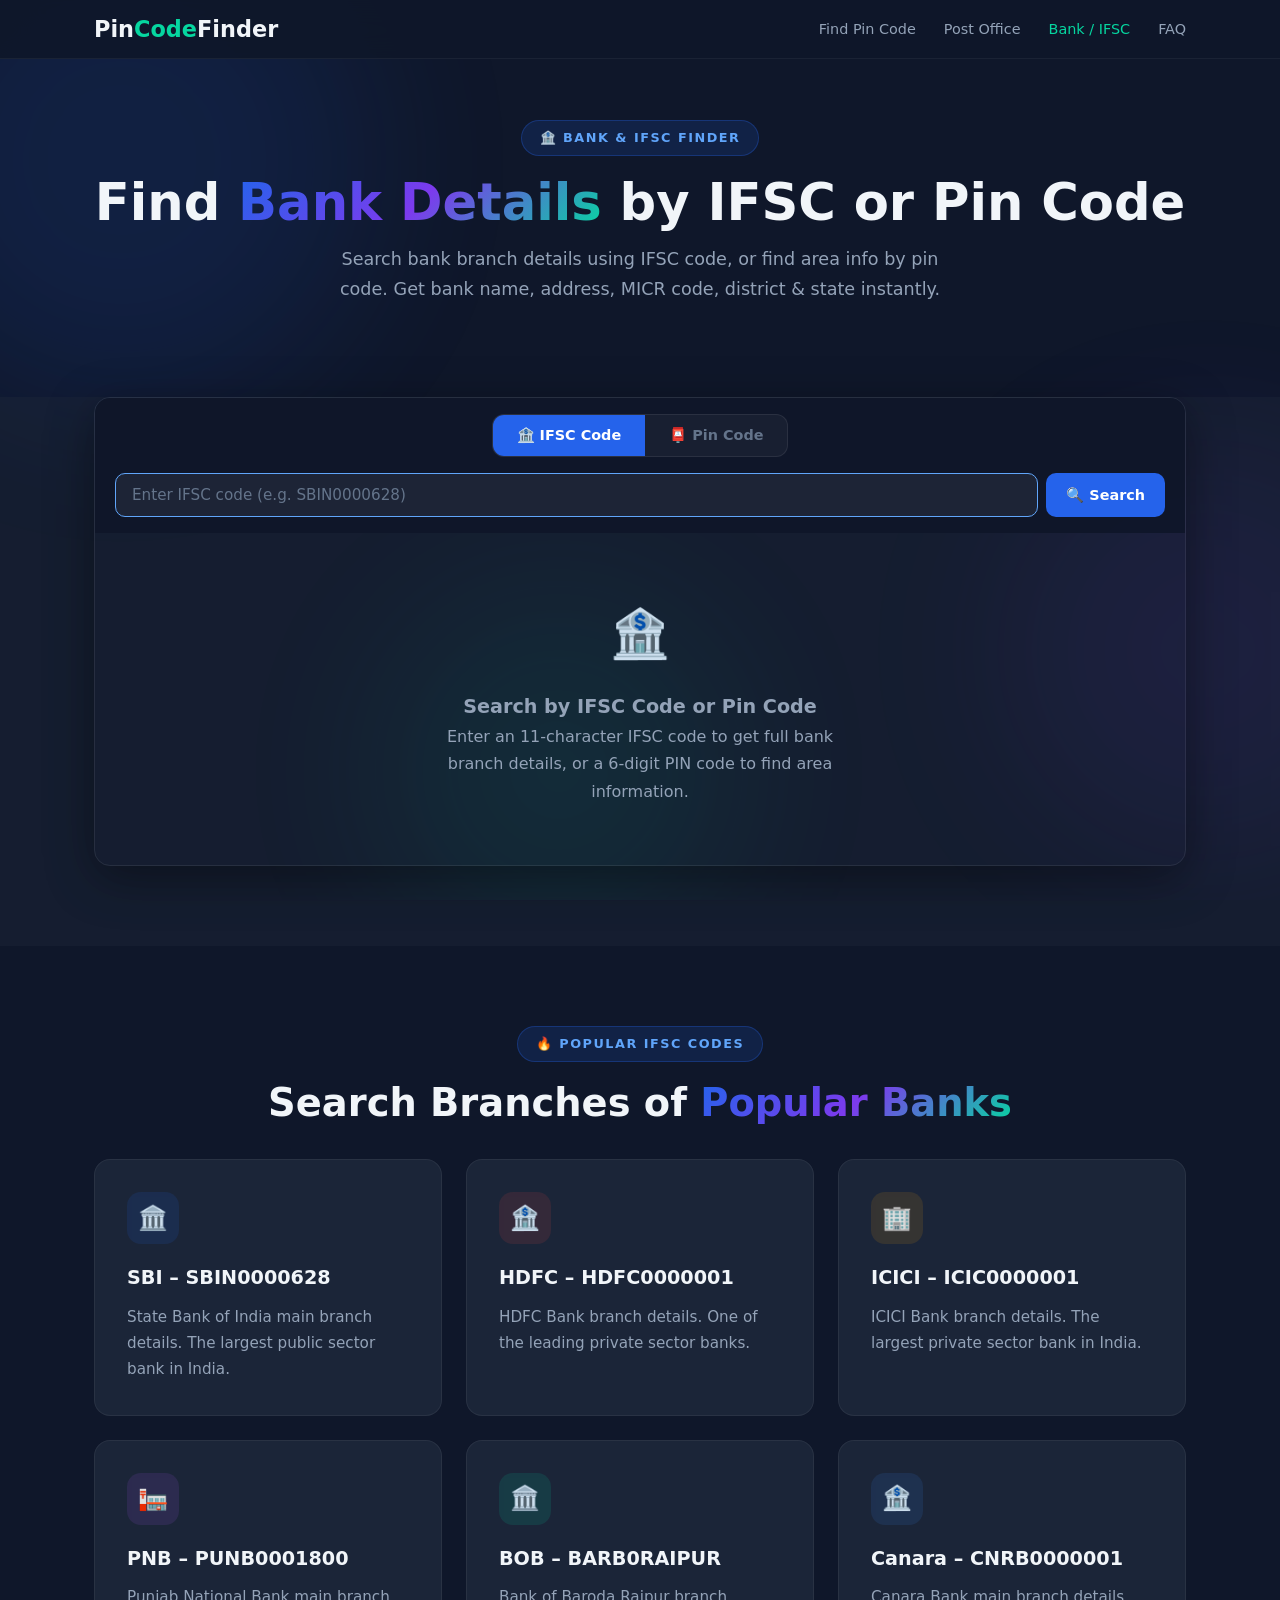
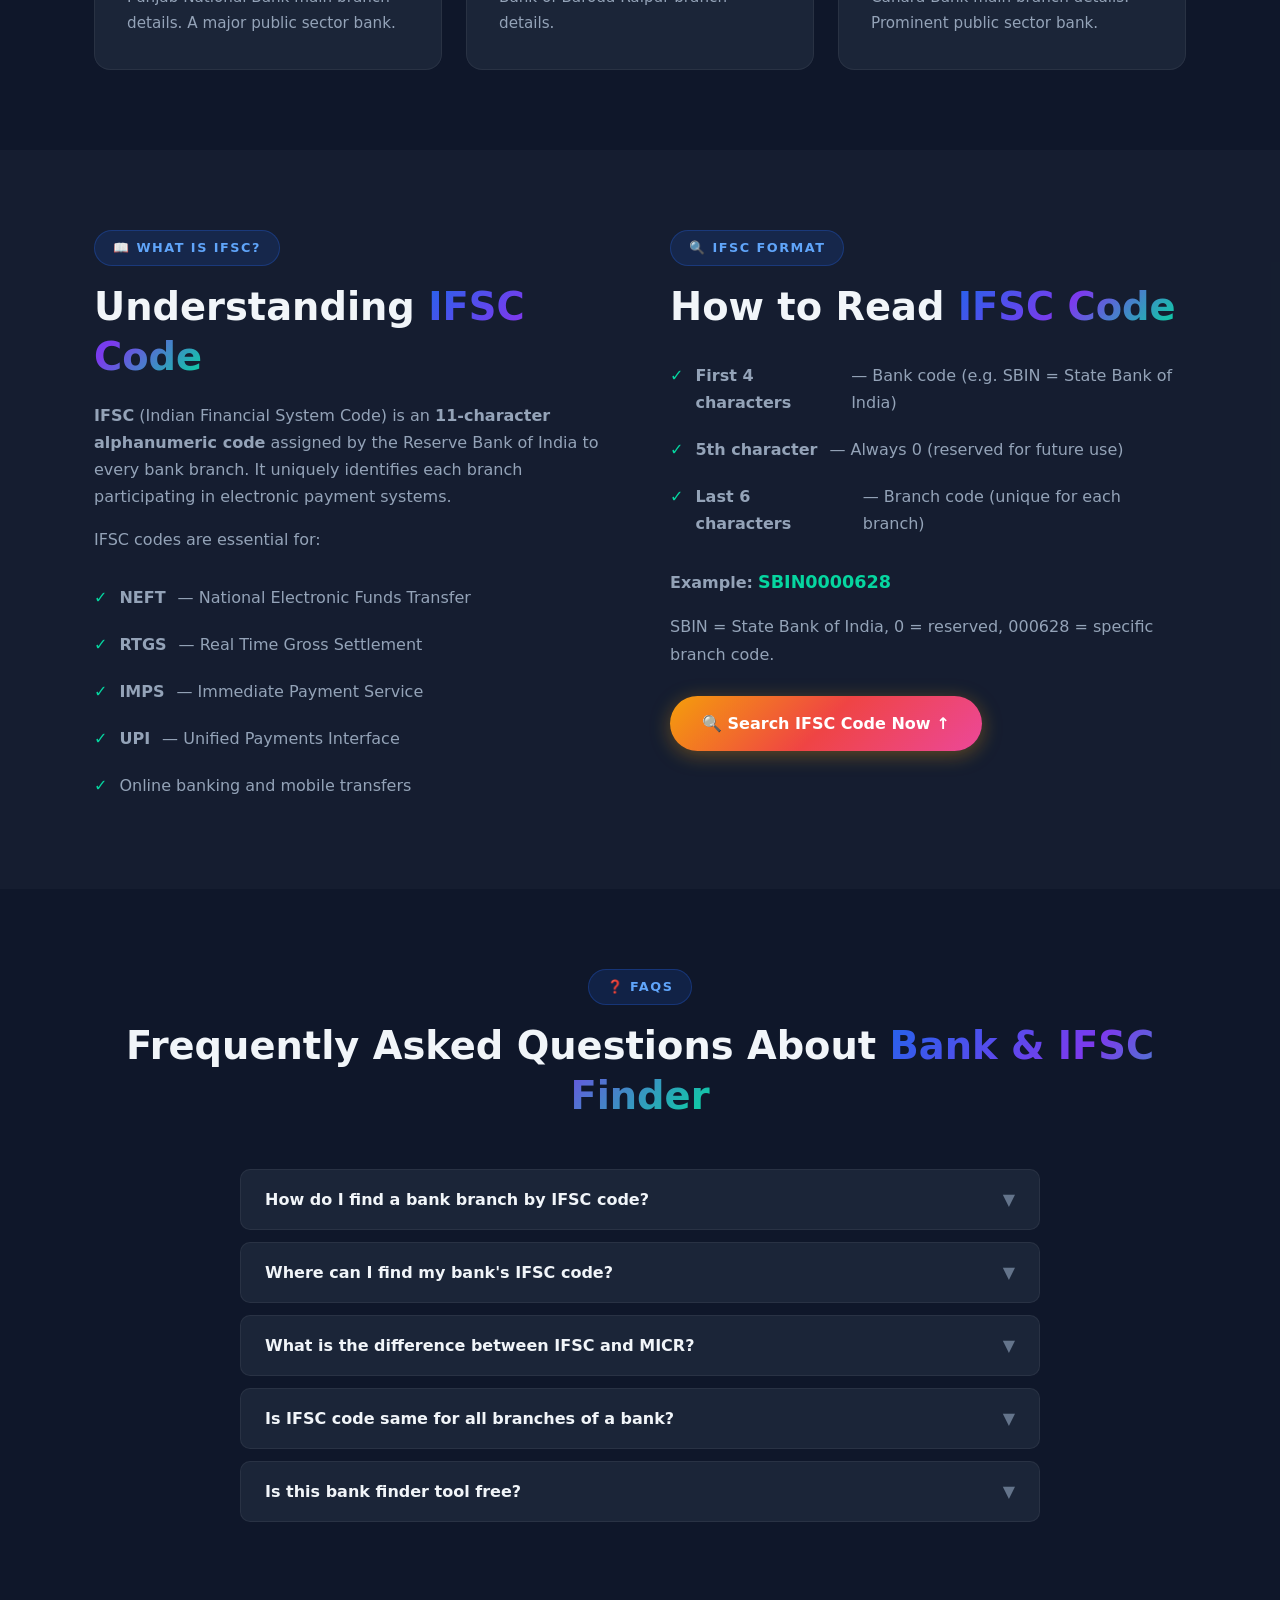
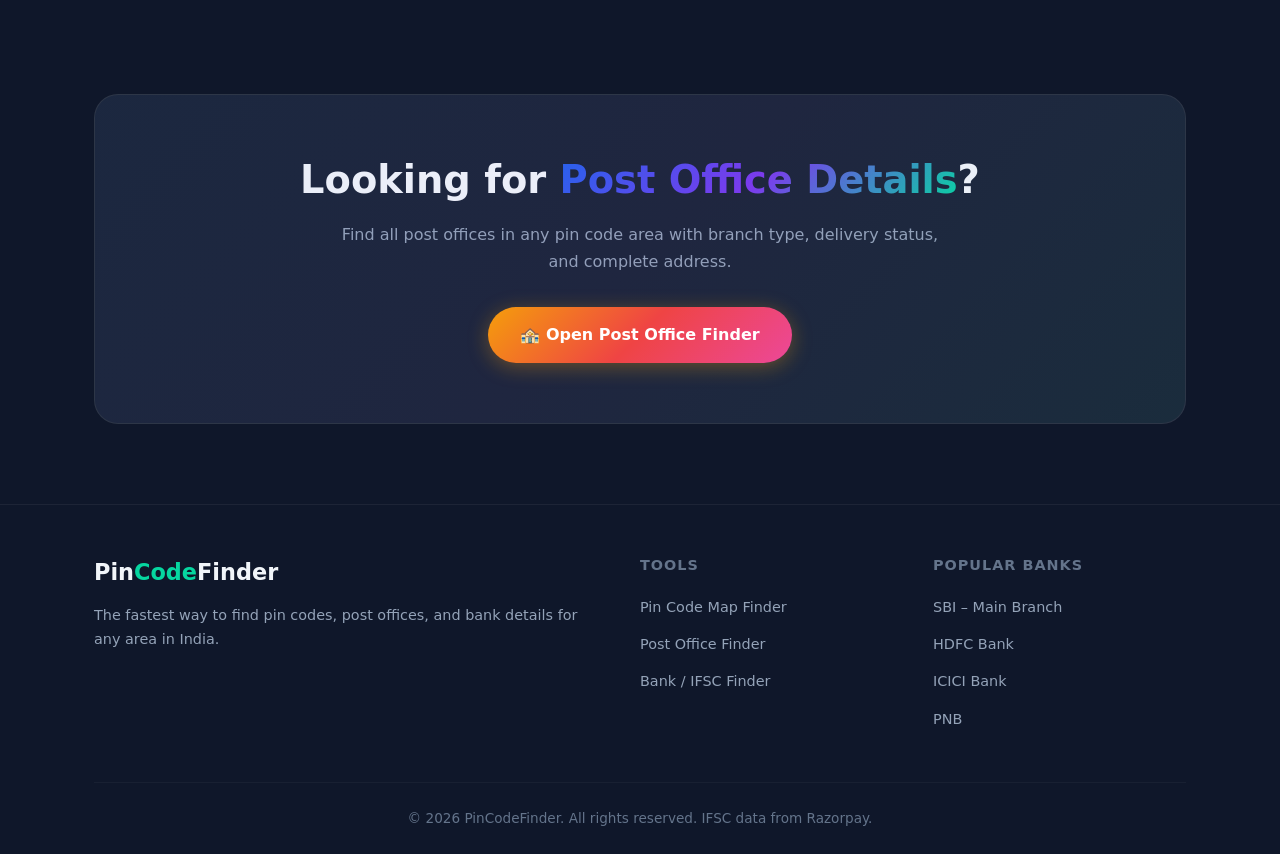
==== bank.html @ 7f0e05a9 "Add Post Office finder and Bank/IFSC finder pages with shared CSS" ====
<!DOCTYPE html>
<html lang="en">
<head>
    <meta charset="UTF-8">
    <meta name="viewport" content="width=device-width, initial-scale=1.0">
    <title>Find Bank by Pin Code & IFSC Code – Search Bank Branch Details</title>
    <meta name="description" content="Find bank branch details by Pin Code or IFSC Code. Search any bank's name, address, branch, MICR code, district, and state. Instant, free & accurate bank finder.">
    <meta name="keywords" content="find bank by pin code, IFSC code search, bank branch finder, bank address by pin code, IFSC lookup, bank details by pincode, bank near me">
    <meta name="robots" content="index, follow">
    <link rel="canonical" href="https://find-my-pin-code.vercel.app/bank.html">
    <meta property="og:title" content="Find Bank by Pin Code & IFSC Code – Instant Bank Branch Finder">
    <meta property="og:description" content="Search bank details by IFSC code or find banks in any pin code area. Get branch name, address, MICR & more.">
    <meta property="og:type" content="website">
    <meta property="og:url" content="https://find-my-pin-code.vercel.app/bank.html">
    <script type="application/ld+json">
    {"@context":"https://schema.org","@type":"WebApplication","name":"Bank Finder by Pin Code & IFSC","url":"https://find-my-pin-code.vercel.app/bank.html","description":"Find bank branch details by Pin Code or IFSC Code in India.","applicationCategory":"UtilityApplication","operatingSystem":"All","offers":{"@type":"Offer","price":"0","priceCurrency":"USD"}}
    </script>
    <script type="application/ld+json">
    {"@context":"https://schema.org","@type":"FAQPage","mainEntity":[{"@type":"Question","name":"How do I find a bank branch by IFSC code?","acceptedAnswer":{"@type":"Answer","text":"Enter the 11-character IFSC code in the search box and click Search. You'll get the bank name, branch, address, city, district, state, and MICR code instantly."}},{"@type":"Question","name":"Can I search banks by pin code?","acceptedAnswer":{"@type":"Answer","text":"Yes! Enter a 6-digit PIN code to find the area details and all associated post offices. For bank-specific details, use the IFSC code search."}},{"@type":"Question","name":"What is an IFSC code?","acceptedAnswer":{"@type":"Answer","text":"IFSC (Indian Financial System Code) is an 11-character alphanumeric code used to identify bank branches for electronic fund transfers like NEFT, RTGS, and IMPS."}}]}
    </script>
    <link rel="stylesheet" href="styles.css">
    <style>
        /* TAB SWITCHER */
        .tab-bar{display:flex;gap:0;border-radius:12px;overflow:hidden;background:rgba(255,255,255,.04);border:1px solid rgba(255,255,255,.08);margin-bottom:0;width:fit-content}
        .tab-btn{padding:12px 24px;background:none;border:none;color:var(--text-muted);font-weight:600;font-size:.9rem;cursor:pointer;transition:all .3s;font-family:var(--font);display:flex;align-items:center;gap:6px}
        .tab-btn.active{background:var(--primary);color:#fff}
        .tab-btn:hover:not(.active){color:var(--text-primary);background:rgba(255,255,255,.06)}

        /* BANK CARD EXTRAS */
        .bank-detail-row{display:flex;align-items:center;gap:8px;padding:8px 0;border-bottom:1px solid rgba(255,255,255,.04)}
        .bank-detail-row:last-child{border-bottom:none}
        .bank-detail-label{min-width:100px;font-size:.8rem;color:var(--text-muted);text-transform:uppercase;letter-spacing:.5px;flex-shrink:0}
        .bank-detail-value{font-size:.95rem;color:var(--text-secondary);font-weight:500}
        .bank-detail-value.highlight{color:var(--accent);font-weight:700;font-size:1.05rem}
        .copy-btn{background:rgba(255,255,255,.06);border:1px solid rgba(255,255,255,.1);border-radius:6px;color:var(--text-muted);padding:4px 10px;font-size:.75rem;cursor:pointer;transition:all .2s;font-family:var(--font);margin-left:auto;flex-shrink:0}
        .copy-btn:hover{background:rgba(255,255,255,.12);color:var(--text-primary)}
    </style>
</head>
<body>
    <div class="bg-orbs" aria-hidden="true"><div class="orb"></div><div class="orb"></div><div class="orb"></div></div>

    <!-- NAVBAR -->
    <nav class="navbar scrolled" id="navbar">
        <div class="container">
            <a href="index.html" class="logo">Pin<span>Code</span>Finder</a>
            <ul class="nav-links" id="navLinks">
                <li><a href="index.html">Find Pin Code</a></li>
                <li><a href="post-office.html">Post Office</a></li>
                <li><a href="bank.html" class="active-link">Bank / IFSC</a></li>
                <li><a href="index.html#faq">FAQ</a></li>
            </ul>
            <button class="mobile-toggle" id="mobileToggle" aria-label="Toggle navigation"><span></span><span></span><span></span></button>
        </div>
    </nav>

    <!-- PAGE HERO -->
    <section class="page-hero text-center">
        <div class="container fade-up">
            <span class="badge">🏦 Bank & IFSC Finder</span>
            <h1>Find <span class="text-gradient">Bank Details</span> by IFSC or Pin Code</h1>
            <p>Search bank branch details using IFSC code, or find area info by pin code. Get bank name, address, MICR code, district & state instantly.</p>
        </div>
    </section>

    <!-- SEARCH TOOL -->
    <section class="section tool-section" id="search-tool" style="padding-top:0">
        <div class="container">
            <div class="tool-wrapper fade-up">
                <div class="tool-controls" style="flex-direction:column;gap:16px">
                    <!-- Tabs -->
                    <div class="tab-bar">
                        <button class="tab-btn active" id="tabIfsc" onclick="switchTab('ifsc')">🏦 IFSC Code</button>
                        <button class="tab-btn" id="tabPin" onclick="switchTab('pin')">📮 Pin Code</button>
                    </div>
                    <!-- Search -->
                    <div style="display:flex;gap:8px;width:100%">
                        <div class="search-box" style="flex:1">
                            <input type="text" id="searchInput" placeholder="Enter IFSC code (e.g. SBIN0000628)" maxlength="11" aria-label="Search IFSC or Pin Code">
                            <button class="tool-btn tool-btn-search" onclick="doSearch()">🔍 Search</button>
                        </div>
                    </div>
                </div>
                <div id="resultArea">
                    <div class="empty-state" id="emptyState">
                        <div class="empty-icon">🏦</div>
                        <h3>Search by IFSC Code or Pin Code</h3>
                        <p>Enter an 11-character IFSC code to get full bank branch details, or a 6-digit PIN code to find area information.</p>
                    </div>
                </div>
                <div class="loading-msg" id="loadingMsg" style="display:none">⏳ Searching bank details...</div>
            </div>
        </div>
    </section>

    <!-- POPULAR BANKS -->
    <section class="section">
        <div class="container">
            <div class="text-center fade-up">
                <span class="badge">🔥 Popular IFSC Codes</span>
                <h2>Search Branches of <span class="text-gradient">Popular Banks</span></h2>
            </div>
            <div class="features-grid" style="margin-top:32px">
                <div class="feature-card fade-up" onclick="quickSearch('SBIN0000628','ifsc')" style="cursor:pointer">
                    <div class="feature-icon" style="background:rgba(37,99,235,.12)">🏛️</div>
                    <h3>SBI – SBIN0000628</h3>
                    <p>State Bank of India main branch details. The largest public sector bank in India.</p>
                </div>
                <div class="feature-card fade-up" onclick="quickSearch('HDFC0000001','ifsc')" style="cursor:pointer">
                    <div class="feature-icon" style="background:rgba(239,68,68,.12)">🏦</div>
                    <h3>HDFC – HDFC0000001</h3>
                    <p>HDFC Bank branch details. One of the leading private sector banks.</p>
                </div>
                <div class="feature-card fade-up" onclick="quickSearch('ICIC0000001','ifsc')" style="cursor:pointer">
                    <div class="feature-icon" style="background:rgba(245,158,11,.12)">🏢</div>
                    <h3>ICICI – ICIC0000001</h3>
                    <p>ICICI Bank branch details. The largest private sector bank in India.</p>
                </div>
                <div class="feature-card fade-up" onclick="quickSearch('PUNB0001800','ifsc')" style="cursor:pointer">
                    <div class="feature-icon" style="background:rgba(168,85,247,.12)">🏣</div>
                    <h3>PNB – PUNB0001800</h3>
                    <p>Punjab National Bank main branch details. A major public sector bank.</p>
                </div>
                <div class="feature-card fade-up" onclick="quickSearch('BARB0RAIPUR','ifsc')" style="cursor:pointer">
                    <div class="feature-icon" style="background:rgba(6,214,160,.12)">🏛️</div>
                    <h3>BOB – BARB0RAIPUR</h3>
                    <p>Bank of Baroda Raipur branch details.</p>
                </div>
                <div class="feature-card fade-up" onclick="quickSearch('CNRB0000001','ifsc')" style="cursor:pointer">
                    <div class="feature-icon" style="background:rgba(59,130,246,.12)">🏦</div>
                    <h3>Canara – CNRB0000001</h3>
                    <p>Canara Bank main branch details. Prominent public sector bank.</p>
                </div>
            </div>
        </div>
    </section>

    <!-- ABOUT IFSC -->
    <section class="section content-section">
        <div class="container">
            <div class="content-grid">
                <div class="content-text fade-up">
                    <span class="badge">📖 What is IFSC?</span>
                    <h2>Understanding <span class="text-gradient">IFSC Code</span></h2>
                    <p><strong>IFSC</strong> (Indian Financial System Code) is an <strong>11-character alphanumeric code</strong> assigned by the Reserve Bank of India to every bank branch. It uniquely identifies each branch participating in electronic payment systems.</p>
                    <p>IFSC codes are essential for:</p>
                    <ul>
                        <li><strong>NEFT</strong> — National Electronic Funds Transfer</li>
                        <li><strong>RTGS</strong> — Real Time Gross Settlement</li>
                        <li><strong>IMPS</strong> — Immediate Payment Service</li>
                        <li><strong>UPI</strong> — Unified Payments Interface</li>
                        <li>Online banking and mobile transfers</li>
                    </ul>
                </div>
                <div class="content-text fade-up" style="transition-delay:.15s">
                    <span class="badge">🔍 IFSC Format</span>
                    <h2>How to Read <span class="text-gradient">IFSC Code</span></h2>
                    <ul>
                        <li><strong>First 4 characters</strong> — Bank code (e.g. SBIN = State Bank of India)</li>
                        <li><strong>5th character</strong> — Always 0 (reserved for future use)</li>
                        <li><strong>Last 6 characters</strong> — Branch code (unique for each branch)</li>
                    </ul>
                    <p style="margin-top:20px"><strong>Example:</strong> <span style="color:var(--accent);font-weight:700;font-size:1.1rem">SBIN0000628</span></p>
                    <p>SBIN = State Bank of India, 0 = reserved, 000628 = specific branch code.</p>
                    <div style="margin-top:28px"><a href="#search-tool" class="btn btn-primary">🔍 Search IFSC Code Now ↑</a></div>
                </div>
            </div>
        </div>
    </section>

    <!-- FAQ -->
    <section class="section" id="faq">
        <div class="container">
            <div class="text-center fade-up"><span class="badge">❓ FAQs</span><h2>Frequently Asked Questions About <span class="text-gradient">Bank & IFSC Finder</span></h2></div>
            <div class="faq-list">
                <div class="faq-item fade-up"><button class="faq-question"><span>How do I find a bank branch by IFSC code?</span><span class="faq-arrow">▼</span></button><div class="faq-answer"><div class="faq-answer-inner">Enter the 11-character IFSC code in the search box above and click "Search". You'll instantly get the bank name, branch name, address, city, district, state, and MICR code.</div></div></div>
                <div class="faq-item fade-up"><button class="faq-question"><span>Where can I find my bank's IFSC code?</span><span class="faq-arrow">▼</span></button><div class="faq-answer"><div class="faq-answer-inner">You can find your IFSC code on: your <strong>cheque book</strong> (printed on the cheque leaf), your <strong>bank passbook</strong>, <strong>netbanking portal</strong>, or by calling your bank branch directly.</div></div></div>
                <div class="faq-item fade-up"><button class="faq-question"><span>What is the difference between IFSC and MICR?</span><span class="faq-arrow">▼</span></button><div class="faq-answer"><div class="faq-answer-inner"><strong>IFSC</strong> is used for electronic transfers (NEFT, RTGS, IMPS). <strong>MICR</strong> (Magnetic Ink Character Recognition) is a 9-digit code printed on cheques used for processing cheques in clearing houses. Both identify bank branches but are used for different purposes.</div></div></div>
                <div class="faq-item fade-up"><button class="faq-question"><span>Is IFSC code same for all branches of a bank?</span><span class="faq-arrow">▼</span></button><div class="faq-answer"><div class="faq-answer-inner">No. Each branch of a bank has its own unique IFSC code. Even branches of the same bank in the same city will have different IFSC codes. Only the first 4 characters (bank code) remain the same.</div></div></div>
                <div class="faq-item fade-up"><button class="faq-question"><span>Is this bank finder tool free?</span><span class="faq-arrow">▼</span></button><div class="faq-answer"><div class="faq-answer-inner">Yes! This tool is 100% free. No registration, no hidden charges. We use the <strong>Razorpay IFSC API</strong> which is publicly available and free to use.</div></div></div>
            </div>
        </div>
    </section>

    <!-- CTA -->
    <section class="section">
        <div class="container">
            <div class="cta-box fade-up">
                <h2>Looking for <span class="text-gradient">Post Office Details</span>?</h2>
                <p>Find all post offices in any pin code area with branch type, delivery status, and complete address.</p>
                <a href="post-office.html" class="btn btn-primary">🏤 Open Post Office Finder</a>
            </div>
        </div>
    </section>

    <!-- FOOTER -->
    <footer class="footer">
        <div class="container">
            <div class="footer-grid">
                <div class="footer-brand"><a href="index.html" class="logo">Pin<span>Code</span>Finder</a><p>The fastest way to find pin codes, post offices, and bank details for any area in India.</p></div>
                <div><h4>Tools</h4><ul><li><a href="index.html">Pin Code Map Finder</a></li><li><a href="post-office.html">Post Office Finder</a></li><li><a href="bank.html">Bank / IFSC Finder</a></li></ul></div>
                <div><h4>Popular Banks</h4><ul><li><a href="#" onclick="quickSearch('SBIN0000628','ifsc');return false">SBI – Main Branch</a></li><li><a href="#" onclick="quickSearch('HDFC0000001','ifsc');return false">HDFC Bank</a></li><li><a href="#" onclick="quickSearch('ICIC0000001','ifsc');return false">ICICI Bank</a></li><li><a href="#" onclick="quickSearch('PUNB0001800','ifsc');return false">PNB</a></li></ul></div>
            </div>
            <div class="footer-bottom"><p>&copy; 2026 PinCodeFinder. All rights reserved. IFSC data from Razorpay.</p></div>
        </div>
    </footer>

    <script>
        // NAVBAR
        const navbar = document.getElementById('navbar');
        window.addEventListener('scroll', () => navbar.classList.toggle('scrolled', true));
        const mobileToggle = document.getElementById('mobileToggle');
        const navLinks = document.getElementById('navLinks');
        mobileToggle.addEventListener('click', () => navLinks.classList.toggle('active'));
        navLinks.querySelectorAll('a').forEach(l => l.addEventListener('click', () => navLinks.classList.remove('active')));

        // SCROLL ANIMATIONS
        const fadeObs = new IntersectionObserver(entries => entries.forEach(e => { if(e.isIntersecting){ e.target.classList.add('visible'); fadeObs.unobserve(e.target); }}), {threshold:.1,rootMargin:'0px 0px -40px 0px'});
        document.querySelectorAll('.fade-up').forEach(el => fadeObs.observe(el));

        // FAQ
        document.querySelectorAll('.faq-question').forEach(btn => btn.addEventListener('click', () => {
            const item = btn.parentElement, ans = item.querySelector('.faq-answer'), isActive = item.classList.contains('active');
            document.querySelectorAll('.faq-item').forEach(f => { f.classList.remove('active'); f.querySelector('.faq-answer').style.maxHeight = null; });
            if(!isActive){ item.classList.add('active'); ans.style.maxHeight = ans.scrollHeight + 'px'; }
        }));

        // Smooth scroll for internal links
        document.querySelectorAll('a[href^="#"]').forEach(a => a.addEventListener('click', function(e){ e.preventDefault(); const t=document.querySelector(this.getAttribute('href')); if(t) t.scrollIntoView({behavior:'smooth',block:'start'}); }));

        // TAB LOGIC
        let currentTab = 'ifsc';

        function switchTab(tab) {
            currentTab = tab;
            document.getElementById('tabIfsc').classList.toggle('active', tab === 'ifsc');
            document.getElementById('tabPin').classList.toggle('active', tab === 'pin');
            const input = document.getElementById('searchInput');
            if (tab === 'ifsc') {
                input.placeholder = 'Enter IFSC code (e.g. SBIN0000628)';
                input.maxLength = 11;
            } else {
                input.placeholder = 'Enter 6-digit PIN code (e.g. 492001)';
                input.maxLength = 6;
            }
            input.value = '';
            input.focus();
        }

        // VALIDATION
        function isValidIfsc(code) { return /^[A-Z]{4}0[A-Z0-9]{6}$/i.test(code); }
        function isValidPin(pin) { return /^[1-9][0-9]{5}$/.test(pin); }

        // QUICK SEARCH
        function quickSearch(val, tab) {
            switchTab(tab);
            document.getElementById('searchInput').value = val;
            doSearch();
            document.getElementById('search-tool').scrollIntoView({ behavior: 'smooth' });
        }

        // MAIN SEARCH
        function doSearch() {
            if (currentTab === 'ifsc') {
                searchIFSC();
            } else {
                searchPinCode();
            }
        }

        // IFSC SEARCH
        async function searchIFSC() {
            const ifsc = document.getElementById('searchInput').value.trim().toUpperCase();
            if (!ifsc) { document.getElementById('searchInput').focus(); return; }
            if (!isValidIfsc(ifsc)) {
                showError('Please enter a valid 11-character IFSC code (e.g. SBIN0000628).<br><small style="color:var(--text-muted)">Format: 4 letters + 0 + 6 alphanumeric characters</small>');
                return;
            }

            showLoading(true);
            try {
                const resp = await fetch(`https://ifsc.razorpay.com/${ifsc}`);
                if (resp.ok) {
                    const data = await resp.json();
                    displayBankResult(data);
                } else if (resp.status === 404) {
                    showError(`No bank found for IFSC code <strong>${ifsc}</strong>. Please verify the code and try again.`);
                } else {
                    showError('Error fetching bank details. Please try again.');
                }
            } catch(err) {
                showError('Network error. Please check your internet connection and try again.');
            }
            showLoading(false);
        }

        // PIN CODE SEARCH (uses India Post API to show area + post offices)
        async function searchPinCode() {
            const pin = document.getElementById('searchInput').value.trim();
            if (!pin) { document.getElementById('searchInput').focus(); return; }
            if (!isValidPin(pin)) {
                showError('Please enter a valid 6-digit PIN code (e.g. 492001).');
                return;
            }

            showLoading(true);
            try {
                const resp = await fetch(`https://api.postalpincode.in/pincode/${pin}`);
                const data = await resp.json();

                if (data && data[0] && data[0].Status === 'Success' && data[0].PostOffice) {
                    displayPinResult(data[0].PostOffice, pin);
                } else {
                    showError(`No results found for PIN code <strong>${pin}</strong>. Please check and try again.`);
                }
            } catch(err) {
                showError('Network error. Please check your internet and try again.');
            }
            showLoading(false);
        }

        // DISPLAY BANK RESULT
        function displayBankResult(data) {
            const resultArea = document.getElementById('resultArea');
            const rows = [
                { label: 'Bank', value: data.BANK || 'N/A', highlight: true },
                { label: 'Branch', value: data.BRANCH || 'N/A' },
                { label: 'IFSC', value: data.IFSC || 'N/A', copy: true, highlight: true },
                { label: 'MICR', value: data.MICR || 'N/A', copy: true },
                { label: 'Address', value: data.ADDRESS || 'N/A' },
                { label: 'City', value: data.CITY || 'N/A' },
                { label: 'District', value: data.DISTRICT || 'N/A' },
                { label: 'State', value: data.STATE || 'N/A' },
                { label: 'Contact', value: data.CONTACT || 'N/A' },
                { label: 'NEFT', value: data.NEFT ? '✅ Enabled' : '❌ Disabled' },
                { label: 'RTGS', value: data.RTGS ? '✅ Enabled' : '❌ Disabled' },
                { label: 'IMPS', value: data.IMPS ? '✅ Enabled' : '❌ Disabled' },
                { label: 'UPI', value: data.UPI ? '✅ Enabled' : '❌ Disabled' },
            ];

            let html = `
                <div class="po-cards" style="grid-template-columns:1fr;max-width:700px;margin:0 auto">
                    <div class="po-card">
                        <div class="po-card-header">
                            <div class="po-card-icon bank">🏦</div>
                            <div>
                                <div class="po-card-title">${data.BANK || 'Bank Details'}</div>
                                <div class="po-card-subtitle">${data.BRANCH || ''} Branch</div>
                            </div>
                        </div>
            `;

            rows.forEach(row => {
                html += `
                    <div class="bank-detail-row">
                        <div class="bank-detail-label">${row.label}</div>
                        <div class="bank-detail-value ${row.highlight ? 'highlight' : ''}">${row.value}</div>
                        ${row.copy ? `<button class="copy-btn" onclick="copyText('${row.value}')">📋 Copy</button>` : ''}
                    </div>
                `;
            });

            html += `</div></div>`;
            resultArea.innerHTML = html;
        }

        // DISPLAY PIN CODE RESULT (area info + post offices summary)
        function displayPinResult(postOffices, pin) {
            const resultArea = document.getElementById('resultArea');
            const first = postOffices[0];
            const count = postOffices.length;

            let html = `
                <div style="padding:20px;background:rgba(15,23,42,.95);border-bottom:1px solid rgba(255,255,255,.06)">
                    <div style="display:flex;align-items:center;gap:12px;flex-wrap:wrap;justify-content:space-between">
                        <div>
                            <span style="font-size:.8rem;color:var(--text-muted);text-transform:uppercase;letter-spacing:1px">Area Info for PIN Code</span>
                            <div style="font-size:1.8rem;font-weight:800;color:var(--accent)">${pin}</div>
                        </div>
                        <div style="display:flex;gap:24px;flex-wrap:wrap">
                            <div style="text-align:center"><div style="font-size:1.3rem;font-weight:800;color:var(--text-primary)">${first.District || 'N/A'}</div><div style="font-size:.75rem;color:var(--text-muted)">District</div></div>
                            <div style="text-align:center"><div style="font-size:1.3rem;font-weight:800;color:var(--text-primary)">${first.State || 'N/A'}</div><div style="font-size:.75rem;color:var(--text-muted)">State</div></div>
                            <div style="text-align:center"><div style="font-size:1.3rem;font-weight:800;color:var(--text-primary)">${count}</div><div style="font-size:.75rem;color:var(--text-muted)">Post Offices</div></div>
                        </div>
                    </div>
                </div>
                <div class="po-cards">
                    <div class="po-card" style="grid-column:1/-1;text-align:center;padding:32px">
                        <div style="font-size:2rem;margin-bottom:12px">💡</div>
                        <h3 style="margin-bottom:8px">Looking for Bank Details?</h3>
                        <p style="color:var(--text-secondary);margin-bottom:16px">To find bank branch details, switch to the <strong>IFSC Code</strong> tab and enter the bank's IFSC code. You can find this on your cheque book or bank passbook.</p>
                        <button class="btn btn-secondary" onclick="switchTab('ifsc')" style="margin-right:12px">🏦 Search by IFSC</button>
                        <a href="post-office.html?pin=${pin}" class="btn btn-secondary">🏤 View Post Offices</a>
                    </div>
            `;

            // Show post offices list
            postOffices.forEach(po => {
                const typeClass = po.BranchType === 'Head Office' ? 'ho' : (po.BranchType === 'Sub Office' ? 'so' : 'bo');
                const typeLabel = po.BranchType === 'Head Office' ? 'H.O.' : (po.BranchType === 'Sub Office' ? 'S.O.' : 'B.O.');
                html += `
                    <div class="po-card">
                        <div class="po-card-header">
                            <div class="po-card-icon post">🏤</div>
                            <div>
                                <div class="po-card-title">${po.Name}</div>
                                <div class="po-card-subtitle">
                                    <span class="po-card-badge ${typeClass}">${typeLabel}</span>
                                    <span class="po-card-badge ${po.DeliveryStatus === 'Delivery' ? 'delivery' : 'non-delivery'}">${po.DeliveryStatus || 'N/A'}</span>
                                </div>
                            </div>
                        </div>
                        <div class="po-card-details">
                            <div class="po-detail"><div class="detail-label">Division</div><div class="detail-value">${po.Division || 'N/A'}</div></div>
                            <div class="po-detail"><div class="detail-label">Region</div><div class="detail-value">${po.Region || 'N/A'}</div></div>
                            <div class="po-detail"><div class="detail-label">District</div><div class="detail-value">${po.District || 'N/A'}</div></div>
                            <div class="po-detail"><div class="detail-label">State</div><div class="detail-value">${po.State || 'N/A'}</div></div>
                        </div>
                    </div>
                `;
            });

            html += '</div>';
            resultArea.innerHTML = html;
        }

        function showError(msg) {
            document.getElementById('resultArea').innerHTML = `<div class="error-msg">⚠️ ${msg}</div>`;
        }

        function showLoading(show) {
            document.getElementById('loadingMsg').style.display = show ? 'block' : 'none';
            if(show) document.getElementById('resultArea').innerHTML = '';
        }

        function copyText(text) {
            navigator.clipboard.writeText(text).then(() => {
                // Quick visual feedback
                const btn = event.target;
                const orig = btn.textContent;
                btn.textContent = '✅ Copied!';
                setTimeout(() => btn.textContent = orig, 1500);
            }).catch(() => {
                // Fallback
                const ta = document.createElement('textarea');
                ta.value = text;
                document.body.appendChild(ta);
                ta.select();
                document.execCommand('copy');
                document.body.removeChild(ta);
            });
        }

        // Enter key
        document.getElementById('searchInput').addEventListener('keydown', e => { if(e.key === 'Enter') doSearch(); });

        // Auto-focus
        document.getElementById('searchInput').focus();

        // Check URL params
        const urlParams = new URLSearchParams(window.location.search);
        const ifscParam = urlParams.get('ifsc');
        const pinParam = urlParams.get('pin');
        if (ifscParam && isValidIfsc(ifscParam)) {
            switchTab('ifsc');
            document.getElementById('searchInput').value = ifscParam.toUpperCase();
            searchIFSC();
        } else if (pinParam && isValidPin(pinParam)) {
            switchTab('pin');
            document.getElementById('searchInput').value = pinParam;
            searchPinCode();
        }
    </script>
</body>
</html>
---- styles.css ----
/* ============================================
   PIN CODE FINDER - SHARED STYLES
   ============================================ */
*,*::before,*::after{margin:0;padding:0;box-sizing:border-box}
:root{--primary:#2563eb;--primary-light:#60a5fa;--accent:#06d6a0;--bg-dark:#0f172a;--bg-card:rgba(30,41,59,0.85);--text-primary:#f1f5f9;--text-secondary:#94a3b8;--text-muted:#64748b;--gradient-primary:linear-gradient(135deg,#2563eb 0%,#7c3aed 50%,#06d6a0 100%);--gradient-cta:linear-gradient(135deg,#f59e0b 0%,#ef4444 50%,#ec4899 100%);--radius:16px;--font:'Segoe UI',system-ui,-apple-system,sans-serif}
html{scroll-behavior:smooth}
body{font-family:var(--font);background:var(--bg-dark);color:var(--text-primary);line-height:1.7;overflow-x:hidden}

/* BG ORBS */
.bg-orbs{position:fixed;top:0;left:0;width:100%;height:100%;z-index:0;pointer-events:none;overflow:hidden}
.orb{position:absolute;border-radius:50%;filter:blur(80px);opacity:.12;animation:float 20s ease-in-out infinite}
.orb:nth-child(1){width:500px;height:500px;background:var(--primary);top:-10%;left:-10%}
.orb:nth-child(2){width:400px;height:400px;background:#7c3aed;top:50%;right:-10%;animation-delay:-7s}
.orb:nth-child(3){width:350px;height:350px;background:var(--accent);bottom:-5%;left:30%;animation-delay:-14s}
@keyframes float{0%,100%{transform:translate(0,0) scale(1)}33%{transform:translate(30px,-40px) scale(1.05)}66%{transform:translate(-20px,20px) scale(.95)}}

/* LAYOUT */
.container{max-width:1140px;margin:0 auto;padding:0 24px}
.section{padding:80px 0;position:relative;z-index:1}
.text-center{text-align:center}
.text-gradient{background:var(--gradient-primary);-webkit-background-clip:text;-webkit-text-fill-color:transparent;background-clip:text}
.badge{display:inline-block;padding:6px 18px;border-radius:50px;font-size:.8rem;font-weight:600;letter-spacing:1.5px;text-transform:uppercase;background:rgba(37,99,235,.15);color:var(--primary-light);border:1px solid rgba(37,99,235,.3);margin-bottom:16px}
h1{font-size:clamp(2rem,5vw,3.2rem);font-weight:800;line-height:1.2}
h2{font-size:clamp(1.6rem,4vw,2.4rem);font-weight:700;line-height:1.3}
h3{font-size:1.2rem;font-weight:600}

/* NAVBAR */
.navbar{position:fixed;top:0;left:0;right:0;z-index:1000;padding:16px 0;transition:all .3s}
.navbar.scrolled{background:rgba(15,23,42,.92);backdrop-filter:blur(20px);border-bottom:1px solid rgba(255,255,255,.05);padding:10px 0}
.navbar .container{display:flex;align-items:center;justify-content:space-between}
.logo{font-size:1.4rem;font-weight:800;text-decoration:none;color:var(--text-primary)}
.logo span{color:var(--accent)}
.nav-links{display:flex;gap:28px;list-style:none;align-items:center}
.nav-links a{color:var(--text-secondary);text-decoration:none;font-size:.9rem;font-weight:500;transition:color .3s}
.nav-links a:hover{color:var(--text-primary)}
.nav-links a.active-link{color:var(--accent)}
.mobile-toggle{display:none;background:none;border:none;cursor:pointer;padding:8px}
.mobile-toggle span{display:block;width:24px;height:2px;background:var(--text-primary);margin:6px 0;border-radius:2px}

/* BUTTONS */
.btn{display:inline-flex;align-items:center;gap:8px;padding:14px 32px;border-radius:50px;font-size:1rem;font-weight:700;text-decoration:none;cursor:pointer;border:none;transition:all .3s;font-family:var(--font)}
.btn-primary{background:var(--gradient-cta);color:#fff;box-shadow:0 4px 20px rgba(245,158,11,.35);position:relative}
.btn-primary:hover{transform:translateY(-3px);box-shadow:0 8px 30px rgba(245,158,11,.5)}
.btn-primary::before{content:'';position:absolute;inset:-3px;border-radius:50px;background:var(--gradient-cta);opacity:0;z-index:-1;animation:pulse-ring 2.5s ease-in-out infinite}
@keyframes pulse-ring{0%,100%{opacity:0;transform:scale(1)}50%{opacity:.3;transform:scale(1.05)}}
.btn-secondary{background:rgba(255,255,255,.07);color:var(--text-primary);border:1px solid rgba(255,255,255,.15)}
.btn-secondary:hover{background:rgba(255,255,255,.12);transform:translateY(-2px)}

/* SEARCH TOOL COMMON */
.tool-section{background:rgba(30,41,59,.4)}
.tool-wrapper{margin-top:32px;border-radius:var(--radius);overflow:hidden;border:1px solid rgba(255,255,255,.08);box-shadow:0 12px 48px rgba(0,0,0,.4)}
.tool-controls{display:flex;gap:12px;padding:16px 20px;background:rgba(15,23,42,.95);flex-wrap:wrap;align-items:center}
.search-box{flex:1;min-width:200px;display:flex;gap:8px}
.search-box input{flex:1;padding:12px 16px;border-radius:10px;border:1px solid rgba(255,255,255,.1);background:rgba(255,255,255,.06);color:var(--text-primary);font-size:.95rem;font-family:var(--font);outline:none;transition:border-color .3s}
.search-box input:focus{border-color:var(--primary-light)}
.search-box input::placeholder{color:var(--text-muted)}
.tool-btn{padding:12px 20px;border-radius:10px;border:none;font-weight:600;cursor:pointer;font-size:.9rem;transition:all .3s;font-family:var(--font);display:flex;align-items:center;gap:6px}
.tool-btn-search{background:var(--primary);color:#fff}
.tool-btn-search:hover{background:var(--primary-light)}

/* RESULT CARDS */
.result-panel{padding:20px;background:rgba(15,23,42,.95);display:none}
.result-panel.active{display:block}
.result-grid{display:grid;grid-template-columns:repeat(auto-fit,minmax(180px,1fr));gap:16px}
.result-item{background:rgba(255,255,255,.04);border:1px solid rgba(255,255,255,.06);border-radius:10px;padding:14px 16px}
.result-item .label{font-size:.75rem;text-transform:uppercase;letter-spacing:1px;color:var(--text-muted);margin-bottom:4px}
.result-item .value{font-size:1.1rem;font-weight:700;color:var(--text-primary)}
.result-item .value.pin-highlight{font-size:1.4rem;color:var(--accent)}
.loading-msg{color:var(--text-secondary);text-align:center;padding:12px;font-size:.9rem}

/* POST OFFICE / BANK CARDS */
.po-cards{display:grid;grid-template-columns:repeat(auto-fit,minmax(320px,1fr));gap:20px;padding:24px;background:rgba(15,23,42,.95)}
.po-card{background:var(--bg-card);border:1px solid rgba(255,255,255,.08);border-radius:var(--radius);padding:24px;backdrop-filter:blur(10px);transition:all .3s}
.po-card:hover{transform:translateY(-3px);border-color:rgba(37,99,235,.3);box-shadow:0 8px 30px rgba(0,0,0,.3)}
.po-card-header{display:flex;align-items:center;gap:12px;margin-bottom:16px;padding-bottom:12px;border-bottom:1px solid rgba(255,255,255,.06)}
.po-card-icon{width:44px;height:44px;border-radius:12px;display:flex;align-items:center;justify-content:center;font-size:1.4rem;flex-shrink:0}
.po-card-icon.post{background:rgba(239,68,68,.12)}
.po-card-icon.bank{background:rgba(37,99,235,.12)}
.po-card-title{font-size:1.05rem;font-weight:700}
.po-card-subtitle{font-size:.8rem;color:var(--text-muted);margin-top:2px}
.po-card-details{display:grid;grid-template-columns:1fr 1fr;gap:10px}
.po-detail{font-size:.85rem}
.po-detail .detail-label{color:var(--text-muted);font-size:.7rem;text-transform:uppercase;letter-spacing:.5px}
.po-detail .detail-value{color:var(--text-secondary);font-weight:500;margin-top:1px}
.po-card-badge{display:inline-block;padding:3px 10px;border-radius:20px;font-size:.7rem;font-weight:600;text-transform:uppercase;letter-spacing:.5px}
.po-card-badge.ho{background:rgba(6,214,160,.15);color:var(--accent)}
.po-card-badge.so{background:rgba(37,99,235,.15);color:var(--primary-light)}
.po-card-badge.bo{background:rgba(245,158,11,.15);color:#f59e0b}
.po-card-badge.delivery{background:rgba(6,214,160,.1);color:var(--accent)}
.po-card-badge.non-delivery{background:rgba(239,68,68,.1);color:#f87171}

/* FEATURES */
.features-grid{display:grid;grid-template-columns:repeat(auto-fit,minmax(300px,1fr));gap:24px;margin-top:48px}
.feature-card{background:var(--bg-card);border:1px solid rgba(255,255,255,.06);border-radius:var(--radius);padding:32px;backdrop-filter:blur(20px);transition:all .3s;position:relative;overflow:hidden}
.feature-card::before{content:'';position:absolute;top:0;left:0;width:100%;height:3px;background:var(--gradient-primary);opacity:0;transition:opacity .3s}
.feature-card:hover{transform:translateY(-4px);border-color:rgba(37,99,235,.3);box-shadow:0 12px 40px rgba(0,0,0,.3)}
.feature-card:hover::before{opacity:1}
.feature-icon{width:52px;height:52px;border-radius:14px;background:rgba(37,99,235,.12);display:flex;align-items:center;justify-content:center;font-size:1.5rem;margin-bottom:18px}
.feature-card h3{margin-bottom:10px}
.feature-card p{color:var(--text-secondary);font-size:.95rem}

/* CONTENT SECTIONS */
.content-section{background:rgba(30,41,59,.4)}
.content-grid{display:grid;grid-template-columns:1fr 1fr;gap:60px;align-items:start}
.content-text h2{margin-bottom:20px}
.content-text p{color:var(--text-secondary);margin-bottom:16px}
.content-text ul{list-style:none;margin-top:20px}
.content-text ul li{padding:10px 0;color:var(--text-secondary);display:flex;align-items:flex-start;gap:12px}
.content-text ul li::before{content:'✓';color:var(--accent);font-weight:700;flex-shrink:0}

/* FAQ */
.faq-list{max-width:800px;margin:48px auto 0}
.faq-item{background:var(--bg-card);border:1px solid rgba(255,255,255,.06);border-radius:10px;margin-bottom:12px;overflow:hidden}
.faq-question{width:100%;padding:20px 24px;background:none;border:none;color:var(--text-primary);font-size:1rem;font-weight:600;text-align:left;cursor:pointer;display:flex;align-items:center;justify-content:space-between;font-family:var(--font)}
.faq-question:hover{color:var(--primary-light)}
.faq-arrow{transition:transform .3s;color:var(--text-muted)}
.faq-item.active .faq-arrow{transform:rotate(180deg)}
.faq-answer{max-height:0;overflow:hidden;transition:max-height .4s}
.faq-answer-inner{padding:0 24px 20px;color:var(--text-secondary);font-size:.95rem}

/* CTA BOX */
.cta-box{background:var(--bg-card);border:1px solid rgba(255,255,255,.08);border-radius:24px;padding:60px 40px;text-align:center;position:relative;overflow:hidden}
.cta-box::before{content:'';position:absolute;inset:0;background:var(--gradient-primary);opacity:.04}
.cta-box h2{margin-bottom:16px}
.cta-box p{color:var(--text-secondary);max-width:600px;margin:0 auto 32px}

/* FOOTER */
.footer{padding:48px 0 24px;border-top:1px solid rgba(255,255,255,.06);position:relative;z-index:1}
.footer-grid{display:grid;grid-template-columns:2fr 1fr 1fr;gap:40px;margin-bottom:40px}
.footer-brand p{color:var(--text-secondary);font-size:.9rem;margin-top:12px}
.footer h4{font-size:.9rem;text-transform:uppercase;letter-spacing:1px;color:var(--text-muted);margin-bottom:16px}
.footer ul{list-style:none}
.footer ul li{margin-bottom:10px}
.footer ul a{color:var(--text-secondary);text-decoration:none;font-size:.9rem;transition:color .3s}
.footer ul a:hover{color:var(--primary-light)}
.footer-bottom{text-align:center;padding-top:24px;border-top:1px solid rgba(255,255,255,.04);color:var(--text-muted);font-size:.85rem}

/* SCROLL ANIMATION */
.fade-up{opacity:0;transform:translateY(30px);transition:opacity .6s,transform .6s}
.fade-up.visible{opacity:1;transform:translateY(0)}

/* PAGE HERO (inner pages) */
.page-hero{padding-top:120px;padding-bottom:60px;position:relative;z-index:1}
.page-hero p{color:var(--text-secondary);font-size:1.1rem;margin-top:12px;max-width:640px;margin-inline:auto}

/* STATS BAR */
.stats-bar{display:flex;gap:32px;justify-content:center;margin-top:32px;flex-wrap:wrap}
.stat-item{text-align:center}
.stat-value{font-size:1.4rem;font-weight:800;color:var(--accent)}
.stat-label{font-size:.8rem;color:var(--text-muted);margin-top:2px}

/* ERROR/EMPTY STATES */
.empty-state{text-align:center;padding:60px 24px;color:var(--text-secondary)}
.empty-state .empty-icon{font-size:3rem;margin-bottom:16px}
.empty-state p{max-width:400px;margin:0 auto}
.error-msg{background:rgba(239,68,68,.1);border:1px solid rgba(239,68,68,.2);border-radius:10px;padding:16px 20px;color:#fca5a5;text-align:center;margin:16px 0}

/* RESPONSIVE */
@media(max-width:900px){
    .content-grid{grid-template-columns:1fr}
    .footer-grid{grid-template-columns:1fr 1fr}
    .po-cards{grid-template-columns:1fr}
}
@media(max-width:640px){
    .section{padding:56px 0}
    .nav-links{display:none}
    .nav-links.active{display:flex;flex-direction:column;position:absolute;top:100%;left:0;right:0;background:rgba(15,23,42,.97);backdrop-filter:blur(20px);padding:24px;gap:16px;border-bottom:1px solid rgba(255,255,255,.06)}
    .mobile-toggle{display:block}
    .footer-grid{grid-template-columns:1fr;gap:24px}
    .features-grid{grid-template-columns:1fr}
    .cta-box{padding:40px 20px}
    .tool-controls{flex-direction:column}
    .search-box{min-width:0}
    .result-grid{grid-template-columns:1fr 1fr}
    .po-card-details{grid-template-columns:1fr}
    .page-hero{padding-top:100px;padding-bottom:40px}
    .stats-bar{gap:20px}
}
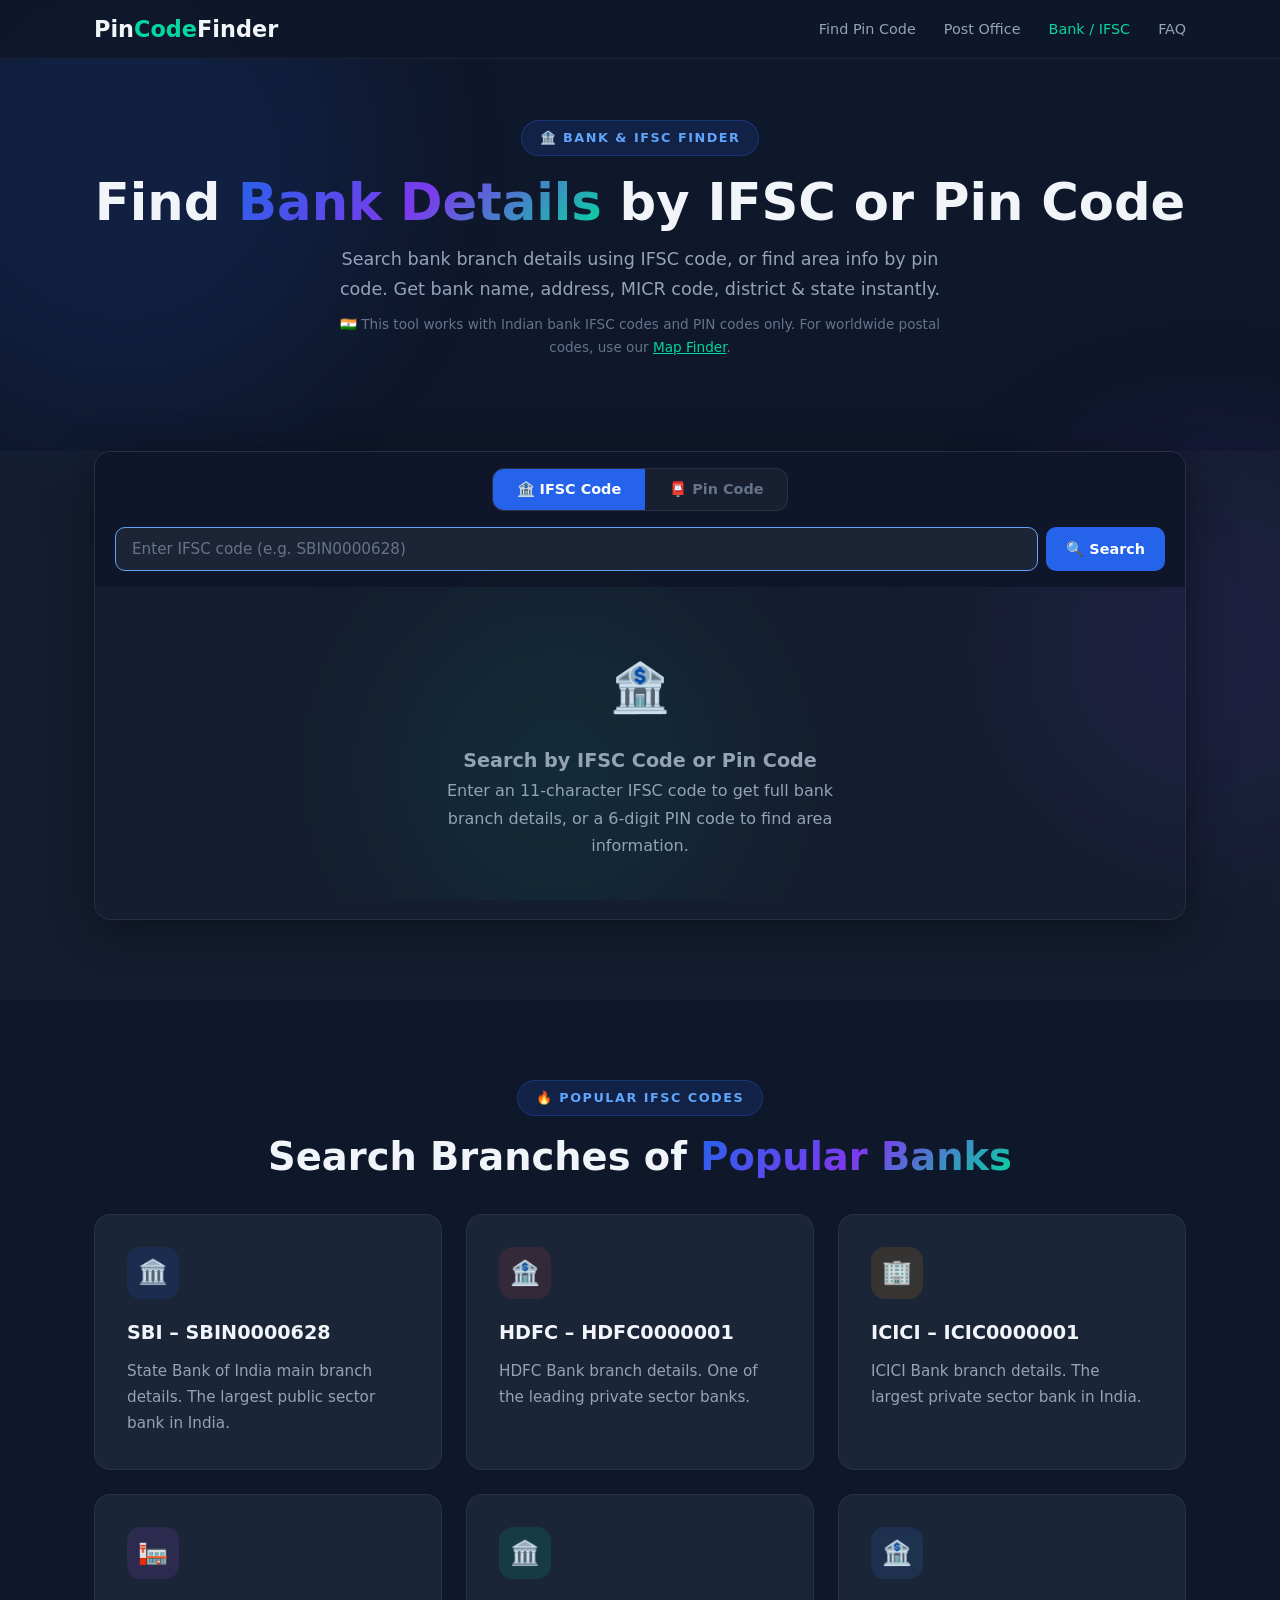
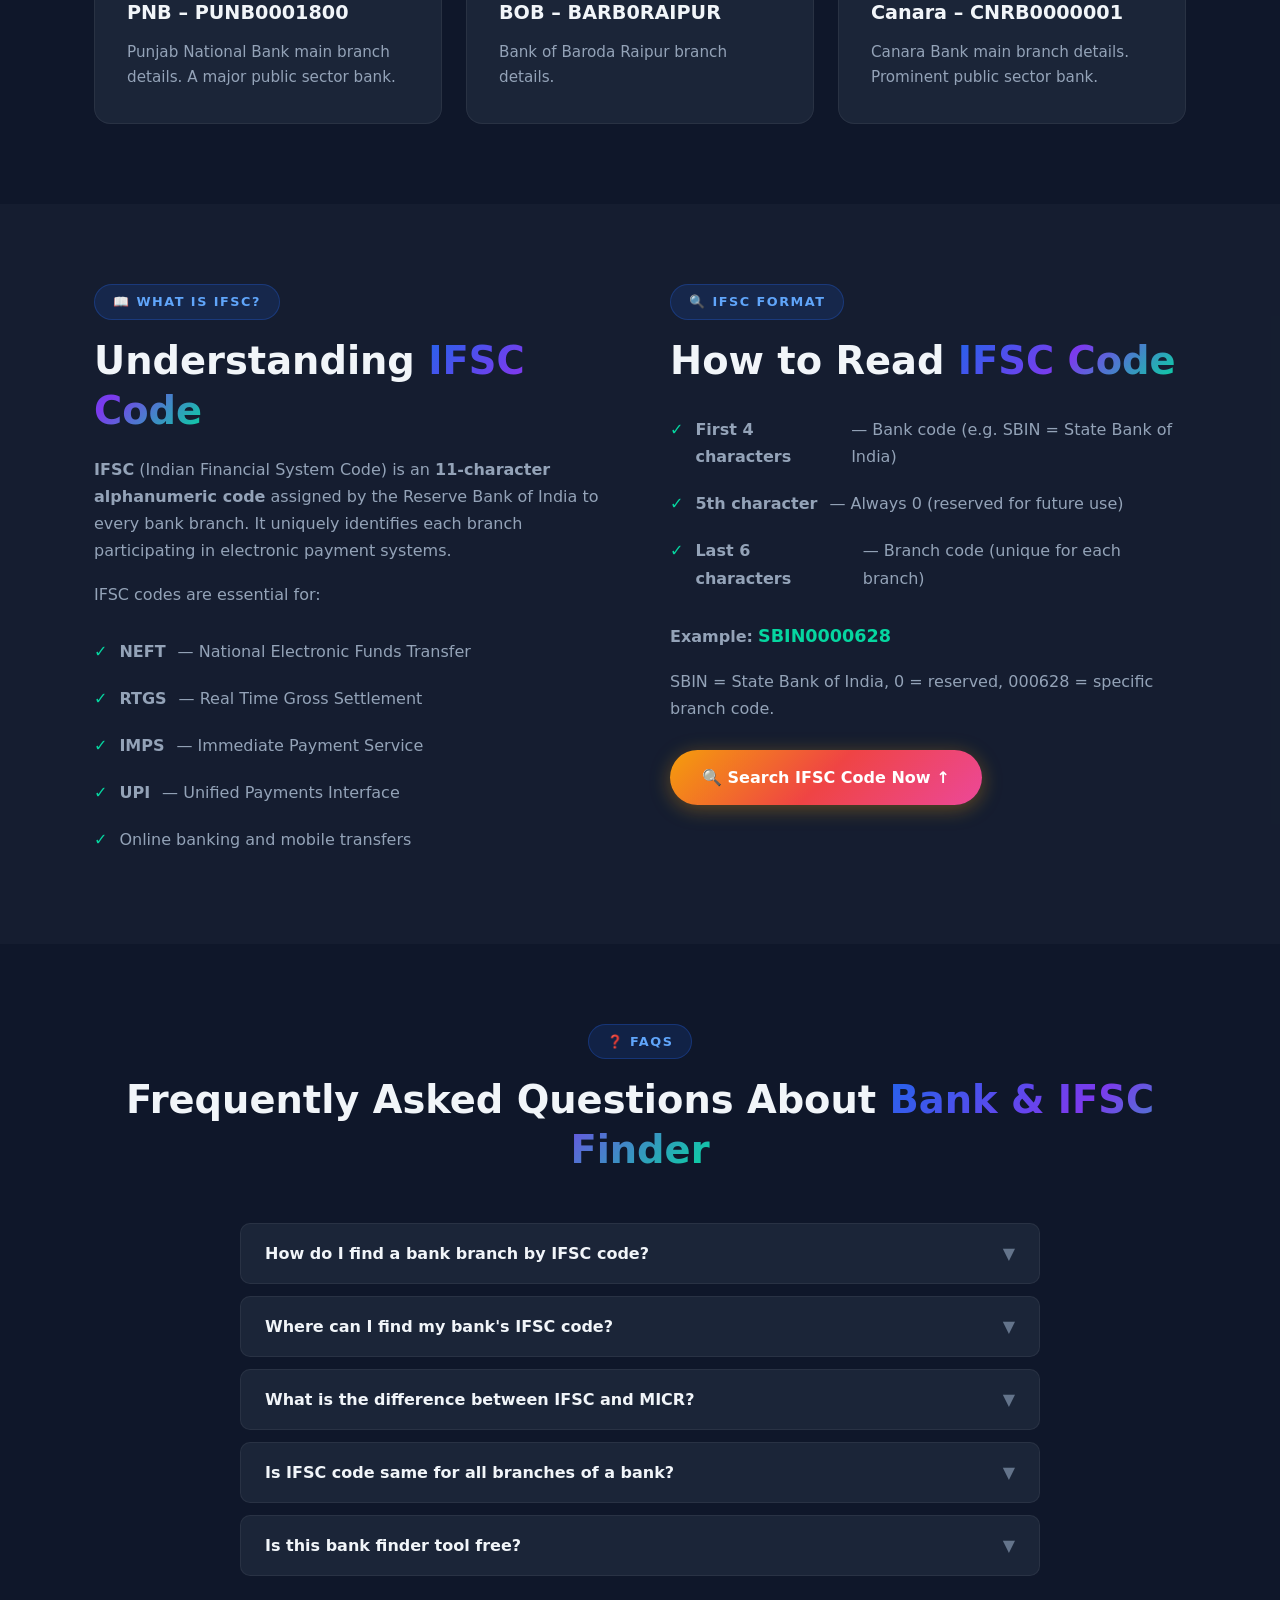
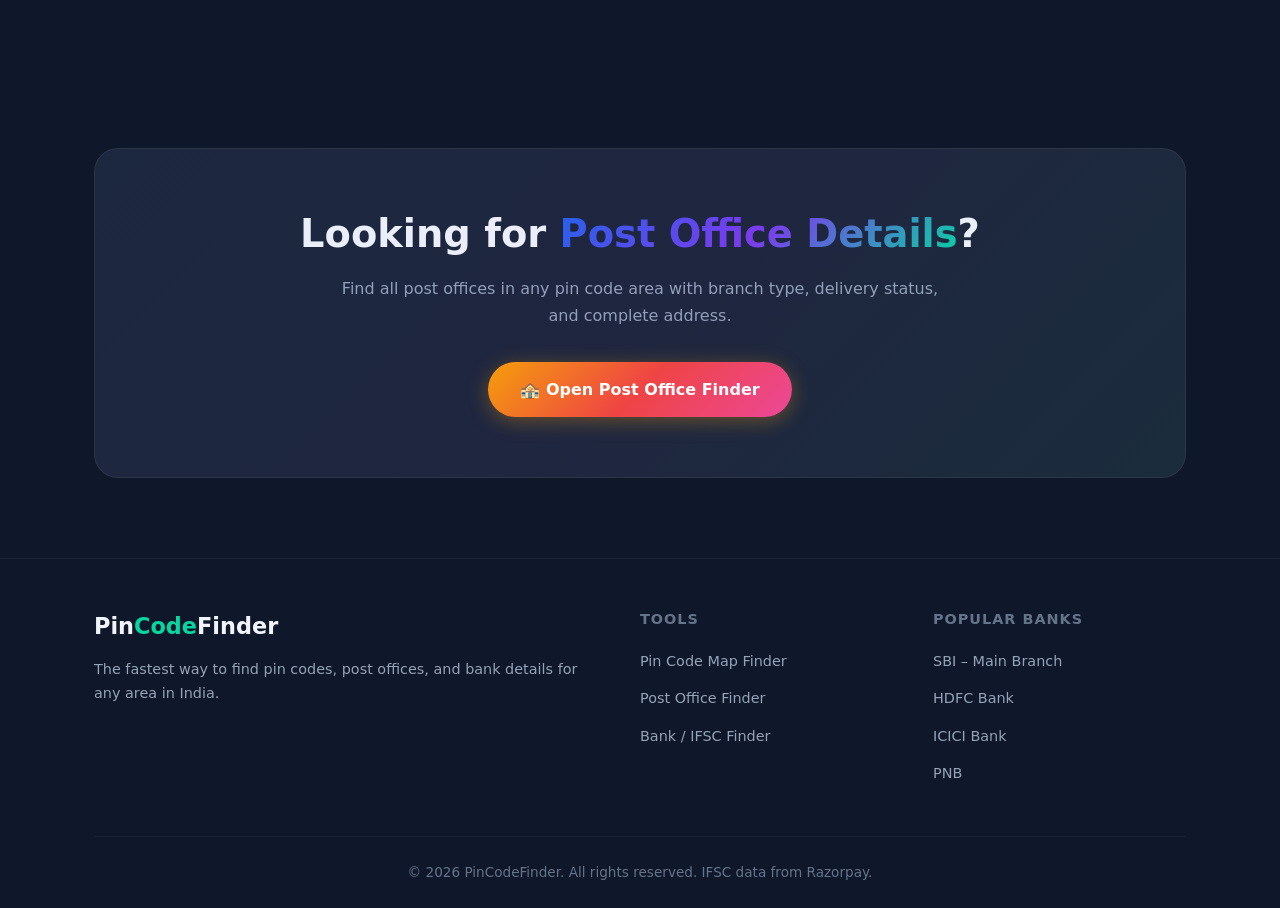
==== commit c32c6d30: "Add India-only note on post office and bank pages" ====
--- a/bank.html
+++ b/bank.html
@@ -2,6 +2,7 @@
 <html lang="en">
 <head>
     <meta charset="UTF-8">
+    <link rel="icon" type="image/svg+xml" href="favicon.svg">
     <meta name="viewport" content="width=device-width, initial-scale=1.0">
     <title>Find Bank by Pin Code & IFSC Code – Search Bank Branch Details</title>
     <meta name="description" content="Find bank branch details by Pin Code or IFSC Code. Search any bank's name, address, branch, MICR code, district, and state. Instant, free & accurate bank finder.">
@@ -59,6 +60,7 @@
             <span class="badge">🏦 Bank & IFSC Finder</span>
             <h1>Find <span class="text-gradient">Bank Details</span> by IFSC or Pin Code</h1>
             <p>Search bank branch details using IFSC code, or find area info by pin code. Get bank name, address, MICR code, district & state instantly.</p>
+            <p style="font-size:.85rem;color:var(--text-muted);margin-top:8px">🇮🇳 This tool works with Indian bank IFSC codes and PIN codes only. For worldwide postal codes, use our <a href="index.html" style="color:var(--accent)">Map Finder</a>.</p>
         </div>
     </section>
 
